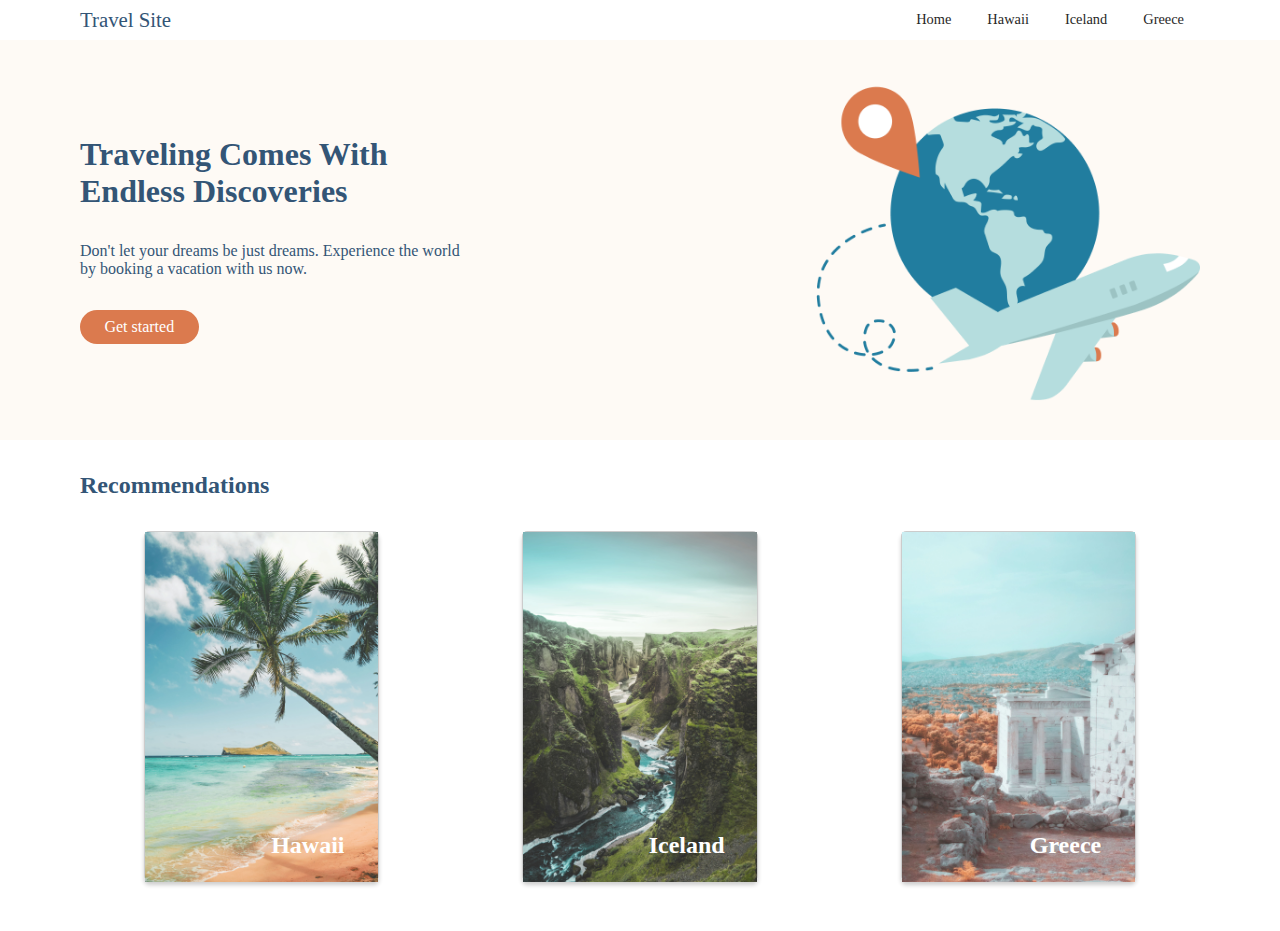
==== sarik-eng-travelsite/index.html @ 7e8c4c32 "Modify index.html and css" ====
<!DOCTYPE html>
<html lang="en">
  <head>
    <meta charset="UTF-8" />
    <meta http-equiv="X-UA-Compatible" content="IE=edge" />
    <meta name="viewport" content="width=1280" />
    <link rel="stylesheet" href="./css/global.css" />
    <link rel="stylesheet" href="./css/main.css" />
    <title>Travel Site</title>
  </head>
  <body>
    <!-- Navigation Section -->
    <header>
      <nav class="nav">
        <div class="nav__logo">
          <a class="nav__logo--link" href="#">Travel Site</a>
        </div>

        <!-- Nav Bars -->
        <div>
          <ul class="nav__bar">
            <li class="nav__bar--item">
              <a class="nav__bar--link" href="#">Home</a>
            </li>
            <li class="nav__bar--item">
              <a class="nav__bar--link" href="./pages/hawaii.html">Hawaii</a>
            </li>
            <li class="nav__bar--item">
              <a class="nav__bar--link" href="./pages/iceland.html">Iceland</a>
            </li>
            <li class="nav__bar--item">
              <a class="nav__bar--link" href="./pages/greece.html">Greece</a>
            </li>
          </ul>
        </div>
      </nav>
      <!-- Hero Section -->
      <article class="hero">
        <div class="hero__text">
          <h1 class="hero__text--title">
            Traveling Comes With Endless Discoveries
          </h1>
          <p class="hero__text--description">
            Don't let your dreams be just dreams. Experience the world by
            booking a vacation with us now.
          </p>
          <a class="hero__text--link" href="#">Get started</a>
        </div>
        <div class="hero__image">
          <img
            class="hero__image--size"
            src="./assets/images/hero.png"
            alt="hero"
          />
        </div>
      </article>
    </header>
    <main>
      <article>
        <h2 class="recommendation">Recommendations</h2>
        <div class="card-container">
          <div class="card-container__country">
            <a href="" class="card-container__country--link">
              <img
                class="card-container__country--image"
                src="./assets/images/hawaii.jpg"
                alt="Hawaii image"
              />
              <h2 class="card-container__country--text">Hawaii</h2>
            </a>
          </div>
          <div class="card-container__country">
            <a href="" class="card-container__country--link"
              ><img
                class="card-container__country--image"
                src="./assets/images/iceland.jpg"
                alt="Iceland image"
              />
              <h2 class="card-container__country--text">Iceland</h2>
            </a>
          </div>
          <div class="card-container__country">
            <a href="" class="card-container__country--link"
              ><img
                class="card-container__country--image"
                src="./assets/images/greece.jpg"
                alt="Greece image"
              />
              <h2 class="card-container__country--text">Greece</h2>
            </a>
          </div>
        </div>
      </article>
    </main>

    <!-- Footer Section -->
  </body>
</html>
---- sarik-eng-travelsite/css/global.css ----
* {
  margin: 0;
  padding: 0;
  box-sizing: border-box;
  font-family: Verdana;
}

h1 {
  font-size: 2rem;
}
---- sarik-eng-travelsite/css/main.css ----
.nav {
  display: flex;
  flex-direction: row;
  justify-content: space-between;
  align-items: center;
  background-color: #ffffff;
  width: 100vw;
  padding: 0.5rem 0;
}
.nav__logo {
  font-size: 1.3rem;
  padding-left: 5rem;
}
.nav__logo--link {
  text-decoration: none;
  color: #335576;
}
.nav__bar {
  list-style: none;
  padding-right: 5rem;
}
.nav__bar .nav__bar--item {
  display: inline-flex;
  padding: 0 1rem;
}
.nav__bar--item .nav__bar--link {
  text-decoration: none;
  border-bottom: 0.2rem solid transparent;
  font-size: 0.9rem;
  color: rgb(40, 39, 38);
}
.nav__bar--link:hover {
  border-bottom-color: #db7a4e;
}

/* Hero Section */

.hero {
  height: 25rem;
  display: flex;
  flex-direction: row;
  background-color: #fefaf5;
  /* justify-items: center; */
  align-items: center;
  padding: 0 5rem;
}

.hero__image {
  display: flex;
  justify-content: flex-end;
  width: 100%;
}
.hero__image--size {
  width: 30vw;
}

.hero__text {
  display: flex;
  flex-direction: column;
}
.hero__text--title,
.hero__text--description {
  padding-bottom: 2rem;
  color: #335576;
}
.hero__text--link {
  padding: 0.5rem 0.5rem;
  background-color: #db7a4e;
  text-align: center;
  text-decoration: none;
  border-radius: 20px;
  width: 30%;
  color: white;
}

/* Recommendation Section */

.recommendation {
  padding: 2rem 5rem;
  color: #335576;
}
.card-container {
  height: 25rem;
  display: flex;
  flex-direction: row;
  justify-content: space-evenly;
  align-items: flex-start;
  background-color: white;
}
.card-container__country {
  border: 1px solid rgba(0, 0, 0, 0.2);
  border-radius: 5px;
  box-shadow: 0px 4px 4px rgba(0, 0, 0, 0.2);
  height: 350px;
  position: relative;
}
.card-container__country--image {
  max-height: 350px;
  width: 100%;
}
.card-container__country--text {
  position: absolute;
  top: 90%;
  left: 70%;
  transform: translate(-50%, -50%);
  z-index: 1;
  color: white;
  font-size: 1.5rem;
}
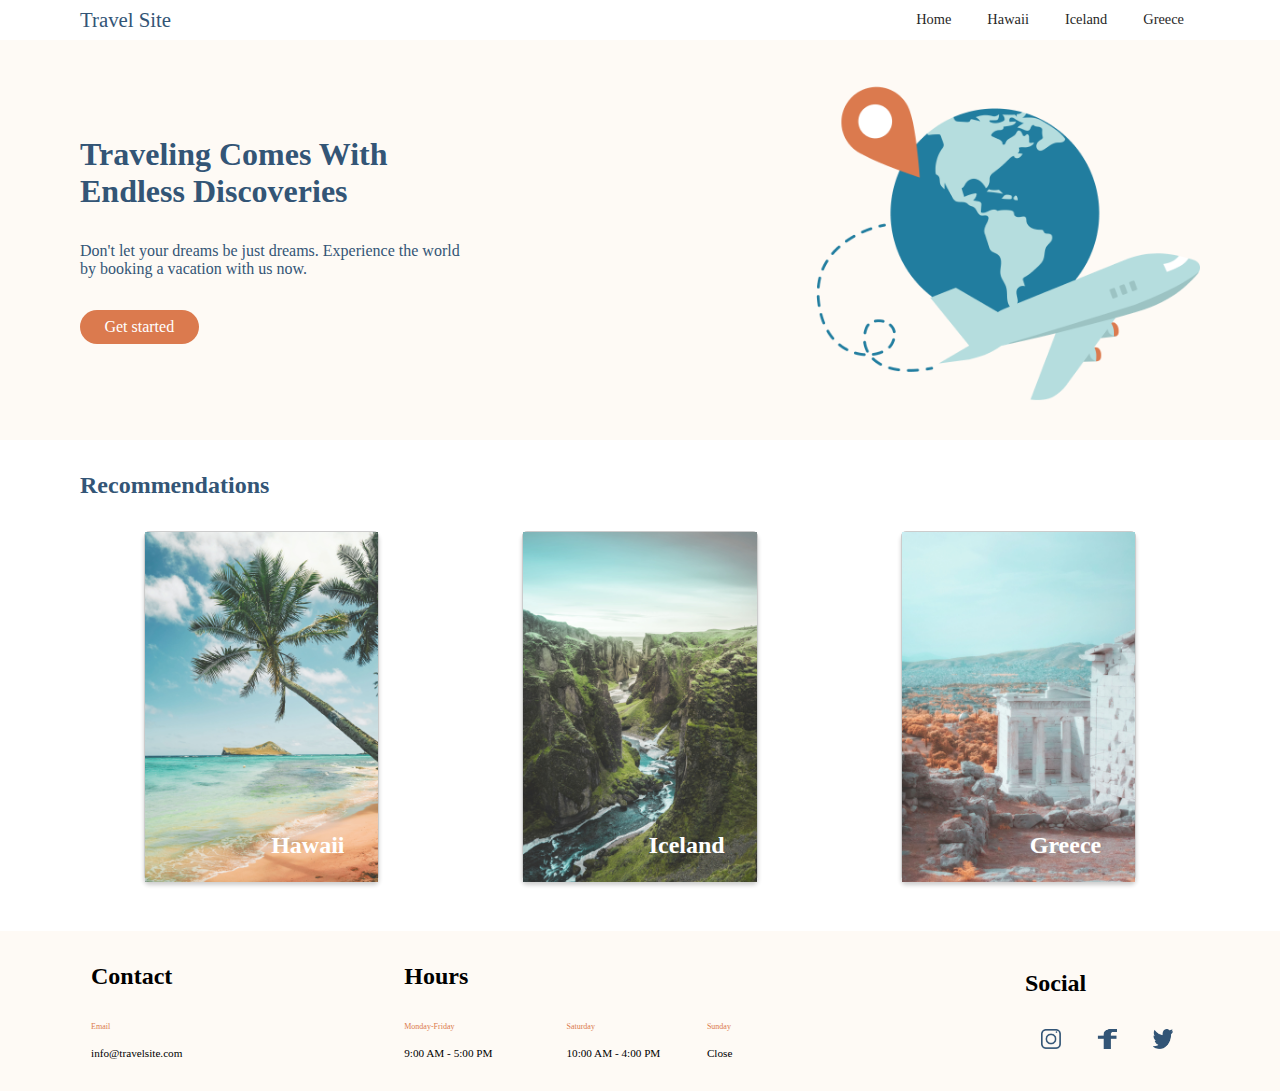
==== commit 81f0ac73: "Modify main page" ====
--- a/sarik-eng-travelsite/index.html
+++ b/sarik-eng-travelsite/index.html
@@ -94,5 +94,55 @@
     </main>
 
     <!-- Footer Section -->
+
+    <footer class="footer">
+      <div class="footer__container">
+        <h2 class="footer__container--heading">Contact</h2>
+        <p class="footer__container--text">Email</p>
+        <p class="footer__container--description">info@travelsite.com</p>
+      </div>
+
+      <div class="footer__container">
+        <h2 class="footer__container--heading">Hours</h2>
+        <div class="footer__container--sub">
+          <div>
+            <p class="footer__container--text">Monday-Friday</p>
+            <p class="footer__container--description">9:00 AM - 5:00 PM</p>
+          </div>
+          <div>
+            <p class="footer__container--text">Saturday</p>
+            <p class="footer__container--description">10:00 AM - 4:00 PM</p>
+          </div>
+          <div>
+            <p class="footer__container--text">Sunday</p>
+            <p class="footer__container--description">Close</p>
+          </div>
+        </div>
+      </div>
+
+      <div class="footer__container">
+        <h2 class="footer__container--heading">Social</h2>
+        <div>
+          <a href="" class="footer__social"
+            ><img
+              class="footer__social--image"
+              src="./assets/images/icon-instagram.png"
+              alt="instagram icon"
+          /></a>
+          <a href="" class="footer__social"
+            ><img
+              class="footer__social--image"
+              src="./assets/images/icon-facebook.png"
+              alt="instagram icon"
+          /></a>
+          <a href="" class="footer__social"
+            ><img
+              class="footer__social--image"
+              src="./assets/images/icon-twitter.png"
+              alt="instagram icon"
+          /></a>
+        </div>
+      </div>
+    </footer>
   </body>
 </html>
--- a/sarik-eng-travelsite/css/main.css
+++ b/sarik-eng-travelsite/css/main.css
@@ -107,3 +107,44 @@
   color: white;
   font-size: 1.5rem;
 }
+
+/* Footer Section */
+
+.footer {
+  height: 10rem;
+  display: flex;
+  flex-direction: row;
+  justify-content: space-around;
+  align-items: center;
+  background-color: #fefaf5;
+}
+
+.footer__container {
+  display: flex;
+  flex-direction: column;
+}
+.footer__container--heading {
+  padding-bottom: 2rem;
+  align-items: baseline;
+}
+.footer__container--sub {
+  display: inline-flex;
+  font-size: 1rem;
+}
+.footer__container--text {
+  padding-right: 7rem;
+  padding-bottom: 1rem;
+  font-size: 0.5rem;
+  color: #db7a4e;
+}
+
+.footer__container--description {
+  font-size: 0.7rem;
+}
+.footer__social {
+  padding: 0 1rem;
+}
+.footer__social--image {
+  width: 20px;
+  height: 20px;
+}
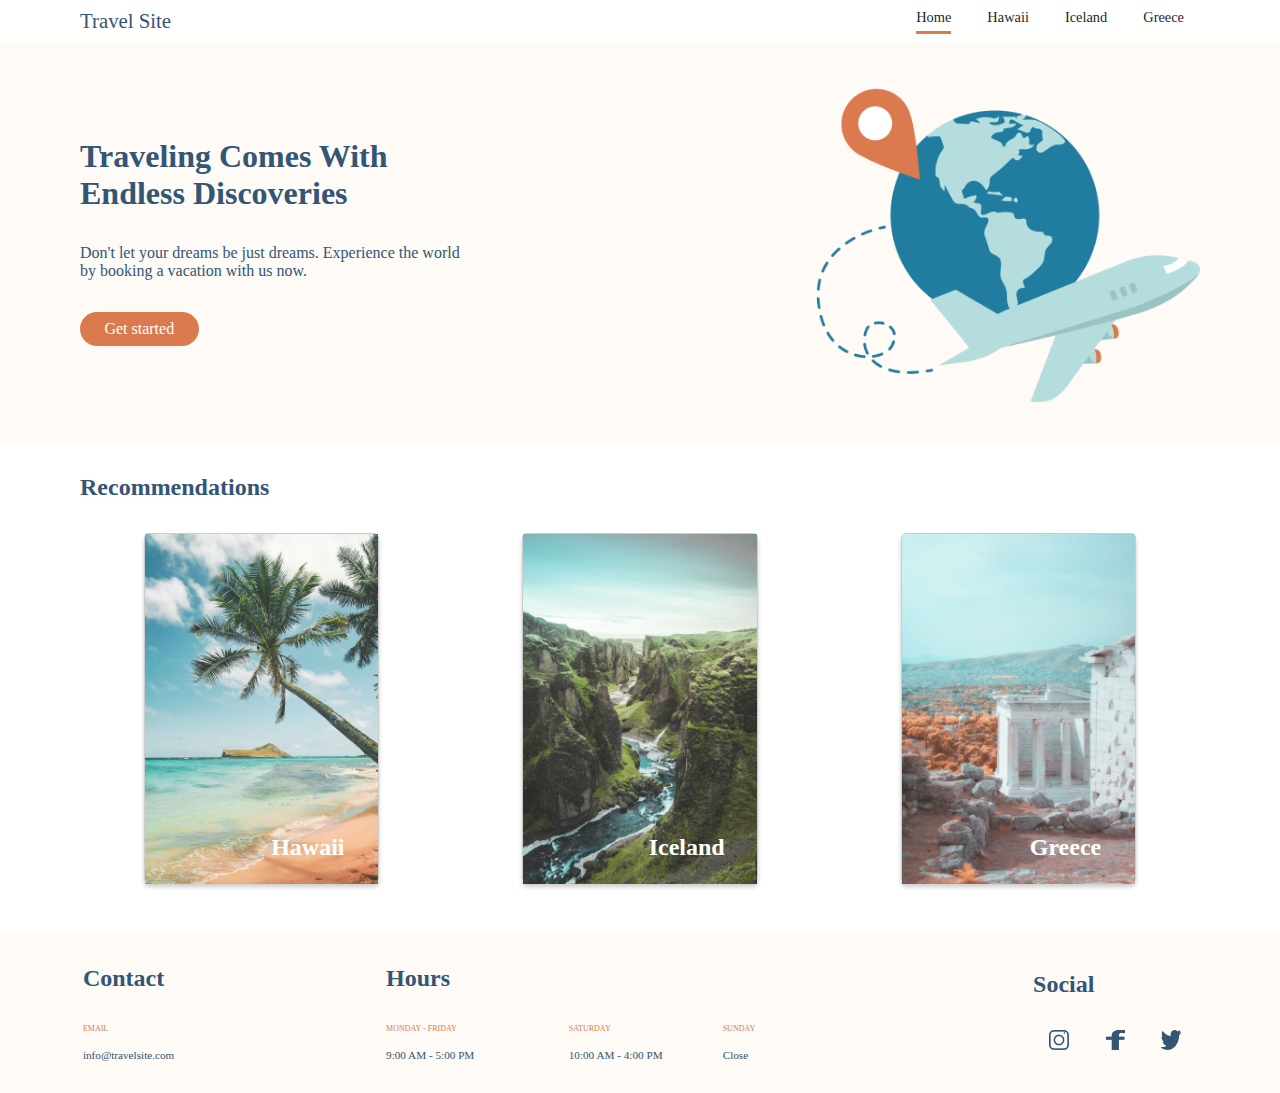
==== commit 12720923: "modify all files" ====
--- a/sarik-eng-travelsite/index.html
+++ b/sarik-eng-travelsite/index.html
@@ -20,7 +20,7 @@
         <div>
           <ul class="nav__bar">
             <li class="nav__bar--item">
-              <a class="nav__bar--link" href="#">Home</a>
+              <a class="nav__bar--link nav-home" href="#">Home</a>
             </li>
             <li class="nav__bar--item">
               <a class="nav__bar--link" href="./pages/hawaii.html">Hawaii</a>
@@ -98,7 +98,7 @@
     <footer class="footer">
       <div class="footer__container">
         <h2 class="footer__container--heading">Contact</h2>
-        <p class="footer__container--text">Email</p>
+        <p class="footer__container--text">EMAIL</p>
         <p class="footer__container--description">info@travelsite.com</p>
       </div>
 
@@ -106,15 +106,15 @@
         <h2 class="footer__container--heading">Hours</h2>
         <div class="footer__container--sub">
           <div>
-            <p class="footer__container--text">Monday-Friday</p>
+            <p class="footer__container--text">MONDAY - FRIDAY</p>
             <p class="footer__container--description">9:00 AM - 5:00 PM</p>
           </div>
           <div>
-            <p class="footer__container--text">Saturday</p>
+            <p class="footer__container--text">SATURDAY</p>
             <p class="footer__container--description">10:00 AM - 4:00 PM</p>
           </div>
           <div>
-            <p class="footer__container--text">Sunday</p>
+            <p class="footer__container--text">SUNDAY</p>
             <p class="footer__container--description">Close</p>
           </div>
         </div>
@@ -123,19 +123,19 @@
       <div class="footer__container">
         <h2 class="footer__container--heading">Social</h2>
         <div>
-          <a href="" class="footer__social"
+          <a href="https://www.instagram.com/" class="footer__social"
             ><img
               class="footer__social--image"
               src="./assets/images/icon-instagram.png"
               alt="instagram icon"
           /></a>
-          <a href="" class="footer__social"
+          <a href="https://www.facebook.com/" class="footer__social"
             ><img
               class="footer__social--image"
               src="./assets/images/icon-facebook.png"
               alt="instagram icon"
           /></a>
-          <a href="" class="footer__social"
+          <a href="https://twitter.com/" class="footer__social"
             ><img
               class="footer__social--image"
               src="./assets/images/icon-twitter.png"
--- a/sarik-eng-travelsite/css/main.css
+++ b/sarik-eng-travelsite/css/main.css
@@ -25,12 +25,28 @@
 }
 .nav__bar--item .nav__bar--link {
   text-decoration: none;
-  border-bottom: 0.2rem solid transparent;
   font-size: 0.9rem;
   color: rgb(40, 39, 38);
 }
-.nav__bar--link:hover {
-  border-bottom-color: #db7a4e;
+
+.nav-home {
+  border-bottom: 0.2rem solid #db7a4e;
+  padding-bottom: 0.3rem;
+}
+
+.nav-hawaii {
+  border-bottom: 0.2rem solid #db7a4e;
+  padding-bottom: 0.3rem;
+}
+
+.nav-iceland {
+  border-bottom: 0.2rem solid #db7a4e;
+  padding-bottom: 0.3rem;
+}
+
+.nav-greece {
+  border-bottom: 0.2rem solid #db7a4e;
+  padding-bottom: 0.3rem;
 }
 
 /* Hero Section */
@@ -40,7 +56,6 @@
   display: flex;
   flex-direction: row;
   background-color: #fefaf5;
-  /* justify-items: center; */
   align-items: center;
   padding: 0 5rem;
 }
@@ -126,6 +141,7 @@
 .footer__container--heading {
   padding-bottom: 2rem;
   align-items: baseline;
+  color: #335576;
 }
 .footer__container--sub {
   display: inline-flex;
@@ -140,6 +156,7 @@
 
 .footer__container--description {
   font-size: 0.7rem;
+  color: #335576;
 }
 .footer__social {
   padding: 0 1rem;
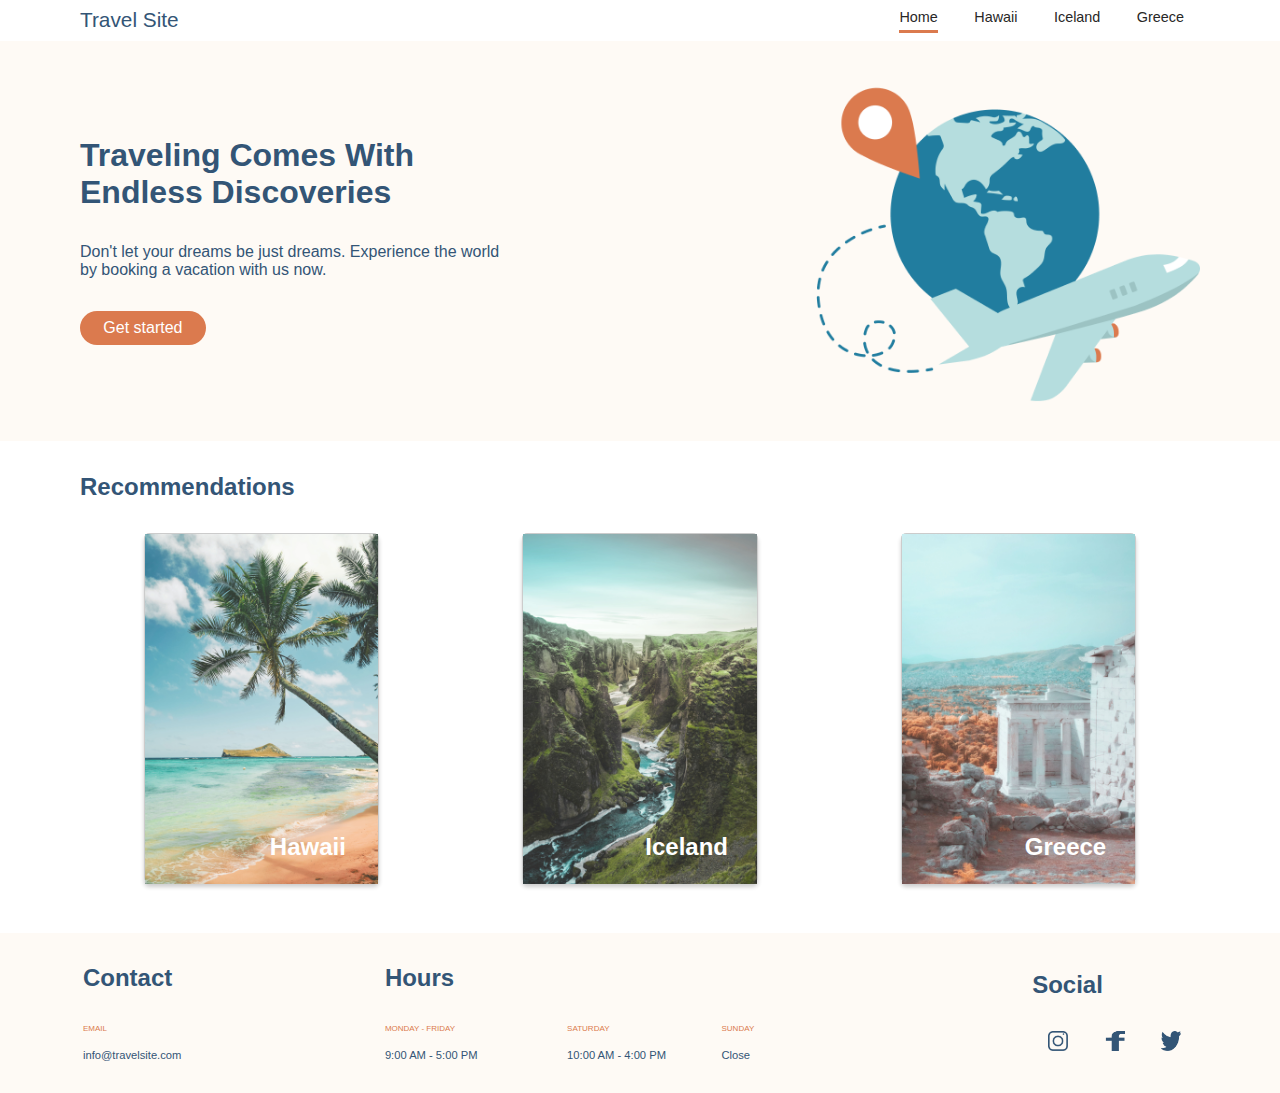
==== commit 5321d502: "modify html and css files" ====
--- a/sarik-eng-travelsite/index.html
+++ b/sarik-eng-travelsite/index.html
@@ -3,7 +3,7 @@
   <head>
     <meta charset="UTF-8" />
     <meta http-equiv="X-UA-Compatible" content="IE=edge" />
-    <meta name="viewport" content="width=1280" />
+    <meta name="viewport" content="width=device-width, initial-scale=1.0" />
     <link rel="stylesheet" href="./css/global.css" />
     <link rel="stylesheet" href="./css/main.css" />
     <title>Travel Site</title>
@@ -60,7 +60,7 @@
         <h2 class="recommendation">Recommendations</h2>
         <div class="card-container">
           <div class="card-container__country">
-            <a href="" class="card-container__country--link">
+            <a href="./pages/hawaii.html" class="card-container__country--link">
               <img
                 class="card-container__country--image"
                 src="./assets/images/hawaii.jpg"
@@ -70,7 +70,7 @@
             </a>
           </div>
           <div class="card-container__country">
-            <a href="" class="card-container__country--link"
+            <a href="./pages/iceland.html" class="card-container__country--link"
               ><img
                 class="card-container__country--image"
                 src="./assets/images/iceland.jpg"
@@ -80,7 +80,7 @@
             </a>
           </div>
           <div class="card-container__country">
-            <a href="" class="card-container__country--link"
+            <a href="./pages/greece.html" class="card-container__country--link"
               ><img
                 class="card-container__country--image"
                 src="./assets/images/greece.jpg"
--- a/sarik-eng-travelsite/css/global.css
+++ b/sarik-eng-travelsite/css/global.css
@@ -2,9 +2,128 @@
   margin: 0;
   padding: 0;
   box-sizing: border-box;
-  font-family: Verdana;
+  font-family: Verdana, sans-serif;
 }
 
 h1 {
   font-size: 2rem;
 }
+
+/* Navigation */
+
+.nav {
+  display: flex;
+  flex-direction: row;
+  justify-content: space-between;
+  align-items: center;
+  background-color: #ffffff;
+  width: 100vw;
+  padding: 0.5rem 0;
+}
+.nav__logo {
+  font-size: 1.3rem;
+  padding-left: 5rem;
+}
+.nav__logo--link {
+  text-decoration: none;
+  color: #335576;
+}
+.nav__bar {
+  list-style: none;
+  padding-right: 5rem;
+}
+.nav__bar .nav__bar--item {
+  display: inline-flex;
+  padding: 0 1rem;
+}
+.nav__bar--item .nav__bar--link {
+  text-decoration: none;
+  font-size: 0.9rem;
+  color: rgb(40, 39, 38);
+}
+
+.nav-home {
+  border-bottom: 0.2rem solid #db7a4e;
+  padding-bottom: 0.3rem;
+}
+
+.nav-hawaii {
+  border-bottom: 0.2rem solid #db7a4e;
+  padding-bottom: 0.3rem;
+}
+
+.nav-iceland {
+  border-bottom: 0.2rem solid #db7a4e;
+  padding-bottom: 0.3rem;
+}
+
+.nav-greece {
+  border-bottom: 0.2rem solid #db7a4e;
+  padding-bottom: 0.3rem;
+}
+
+/* Footer Section */
+
+.footer {
+  height: 10rem;
+  display: flex;
+  flex-direction: row;
+  justify-content: space-around;
+  align-items: center;
+  background-color: #fefaf5;
+}
+
+.footer__container {
+  display: flex;
+  flex-direction: column;
+}
+.footer__container--heading {
+  padding-bottom: 2rem;
+  align-items: baseline;
+  color: #335576;
+}
+.footer__container--sub {
+  display: inline-flex;
+  font-size: 1rem;
+}
+.footer__container--text {
+  padding-right: 7rem;
+  padding-bottom: 1rem;
+  font-size: 0.5rem;
+  color: #db7a4e;
+}
+
+.footer__container--description {
+  font-size: 0.7rem;
+  color: #335576;
+}
+.footer__social {
+  padding: 0 1rem;
+}
+.footer__social--image {
+  width: 20px;
+  height: 20px;
+}
+
+@media screen and (max-width: 480px) {
+  .nav__bar {
+    flex-direction: column;
+    align-items: center;
+  }
+  .footer {
+    flex-direction: column;
+    height: auto;
+  }
+  .card-container {
+    height: auto;
+    display: flex;
+    flex-direction: column;
+    justify-content: center;
+    align-items: center;
+  }
+  .recommendation {
+    height: auto;
+    display: flex;
+    flex-direction: column;
+  }
+}
--- a/sarik-eng-travelsite/css/main.css
+++ b/sarik-eng-travelsite/css/main.css
@@ -1,54 +1,3 @@
-.nav {
-  display: flex;
-  flex-direction: row;
-  justify-content: space-between;
-  align-items: center;
-  background-color: #ffffff;
-  width: 100vw;
-  padding: 0.5rem 0;
-}
-.nav__logo {
-  font-size: 1.3rem;
-  padding-left: 5rem;
-}
-.nav__logo--link {
-  text-decoration: none;
-  color: #335576;
-}
-.nav__bar {
-  list-style: none;
-  padding-right: 5rem;
-}
-.nav__bar .nav__bar--item {
-  display: inline-flex;
-  padding: 0 1rem;
-}
-.nav__bar--item .nav__bar--link {
-  text-decoration: none;
-  font-size: 0.9rem;
-  color: rgb(40, 39, 38);
-}
-
-.nav-home {
-  border-bottom: 0.2rem solid #db7a4e;
-  padding-bottom: 0.3rem;
-}
-
-.nav-hawaii {
-  border-bottom: 0.2rem solid #db7a4e;
-  padding-bottom: 0.3rem;
-}
-
-.nav-iceland {
-  border-bottom: 0.2rem solid #db7a4e;
-  padding-bottom: 0.3rem;
-}
-
-.nav-greece {
-  border-bottom: 0.2rem solid #db7a4e;
-  padding-bottom: 0.3rem;
-}
-
 /* Hero Section */
 
 .hero {
@@ -97,6 +46,7 @@
 .card-container {
   height: 25rem;
   display: flex;
+  flex-wrap: wrap;
   flex-direction: row;
   justify-content: space-evenly;
   align-items: flex-start;
@@ -122,46 +72,3 @@
   color: white;
   font-size: 1.5rem;
 }
-
-/* Footer Section */
-
-.footer {
-  height: 10rem;
-  display: flex;
-  flex-direction: row;
-  justify-content: space-around;
-  align-items: center;
-  background-color: #fefaf5;
-}
-
-.footer__container {
-  display: flex;
-  flex-direction: column;
-}
-.footer__container--heading {
-  padding-bottom: 2rem;
-  align-items: baseline;
-  color: #335576;
-}
-.footer__container--sub {
-  display: inline-flex;
-  font-size: 1rem;
-}
-.footer__container--text {
-  padding-right: 7rem;
-  padding-bottom: 1rem;
-  font-size: 0.5rem;
-  color: #db7a4e;
-}
-
-.footer__container--description {
-  font-size: 0.7rem;
-  color: #335576;
-}
-.footer__social {
-  padding: 0 1rem;
-}
-.footer__social--image {
-  width: 20px;
-  height: 20px;
-}
